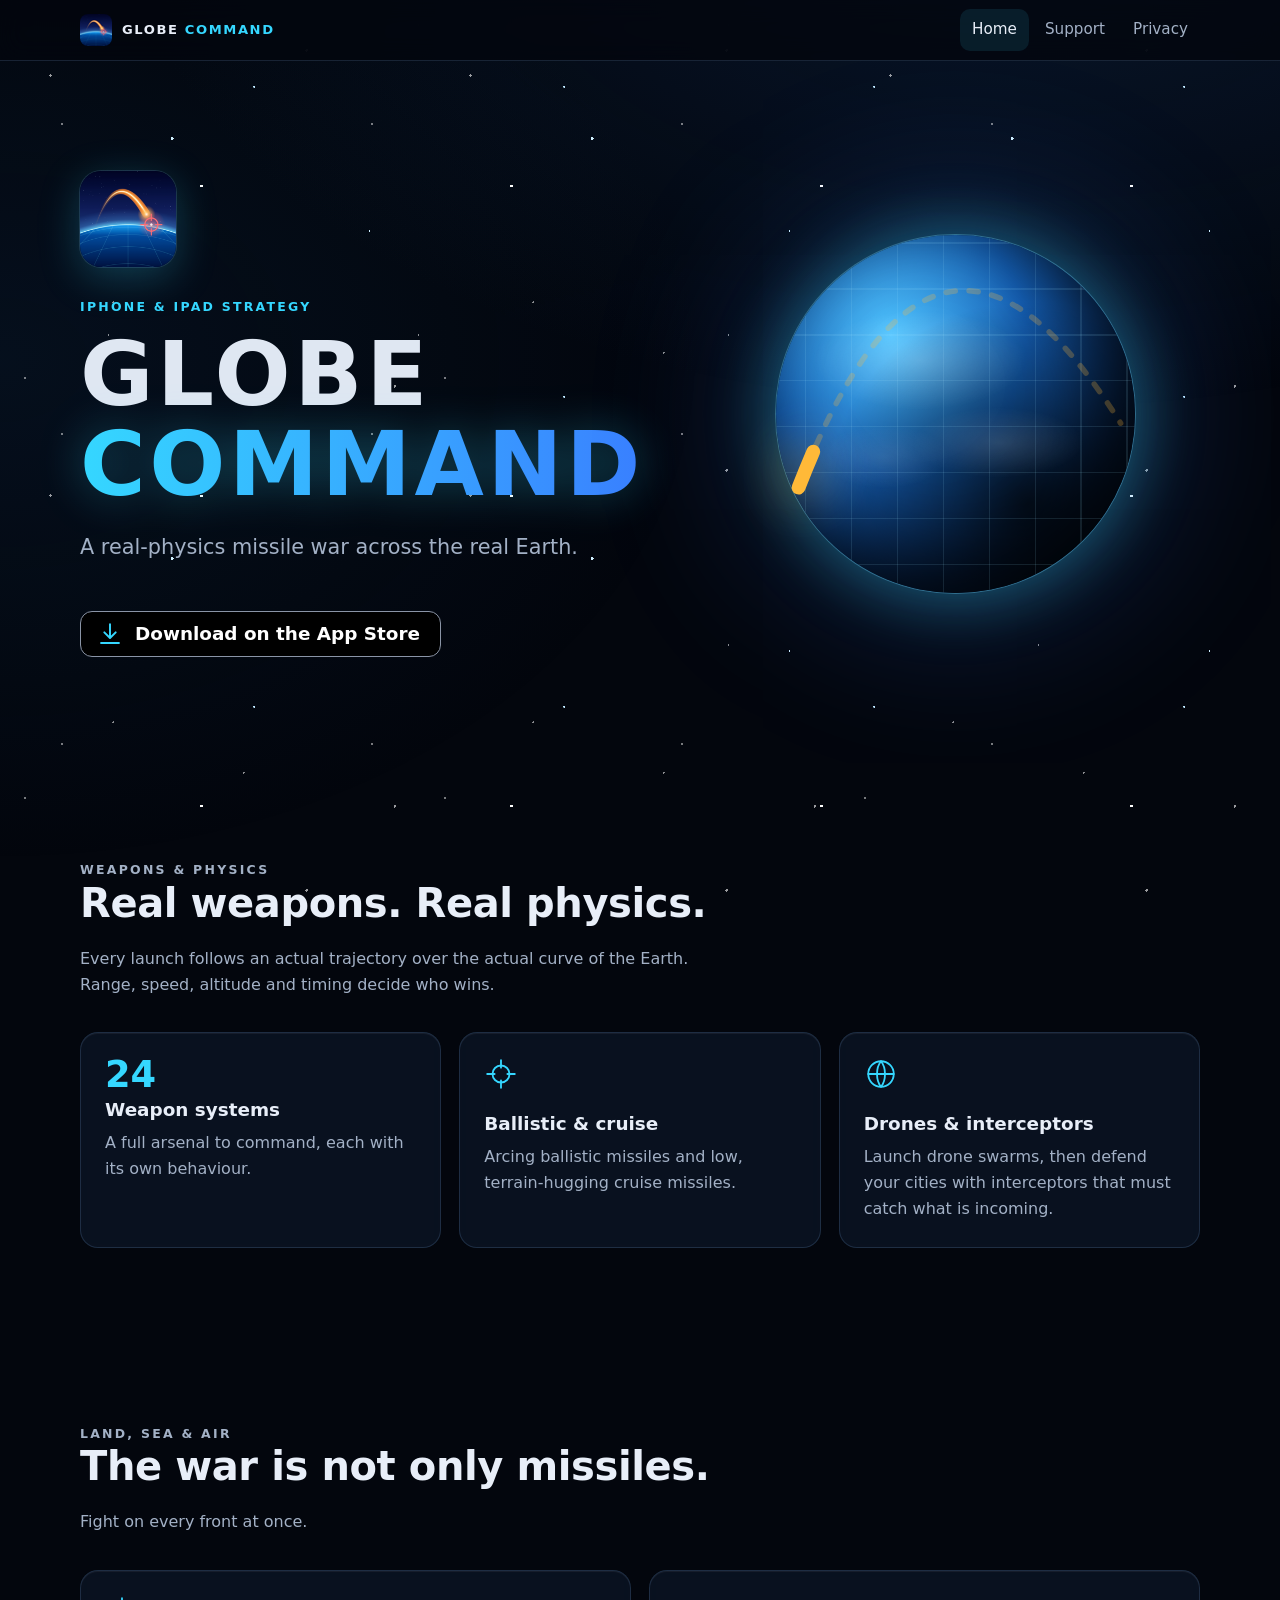
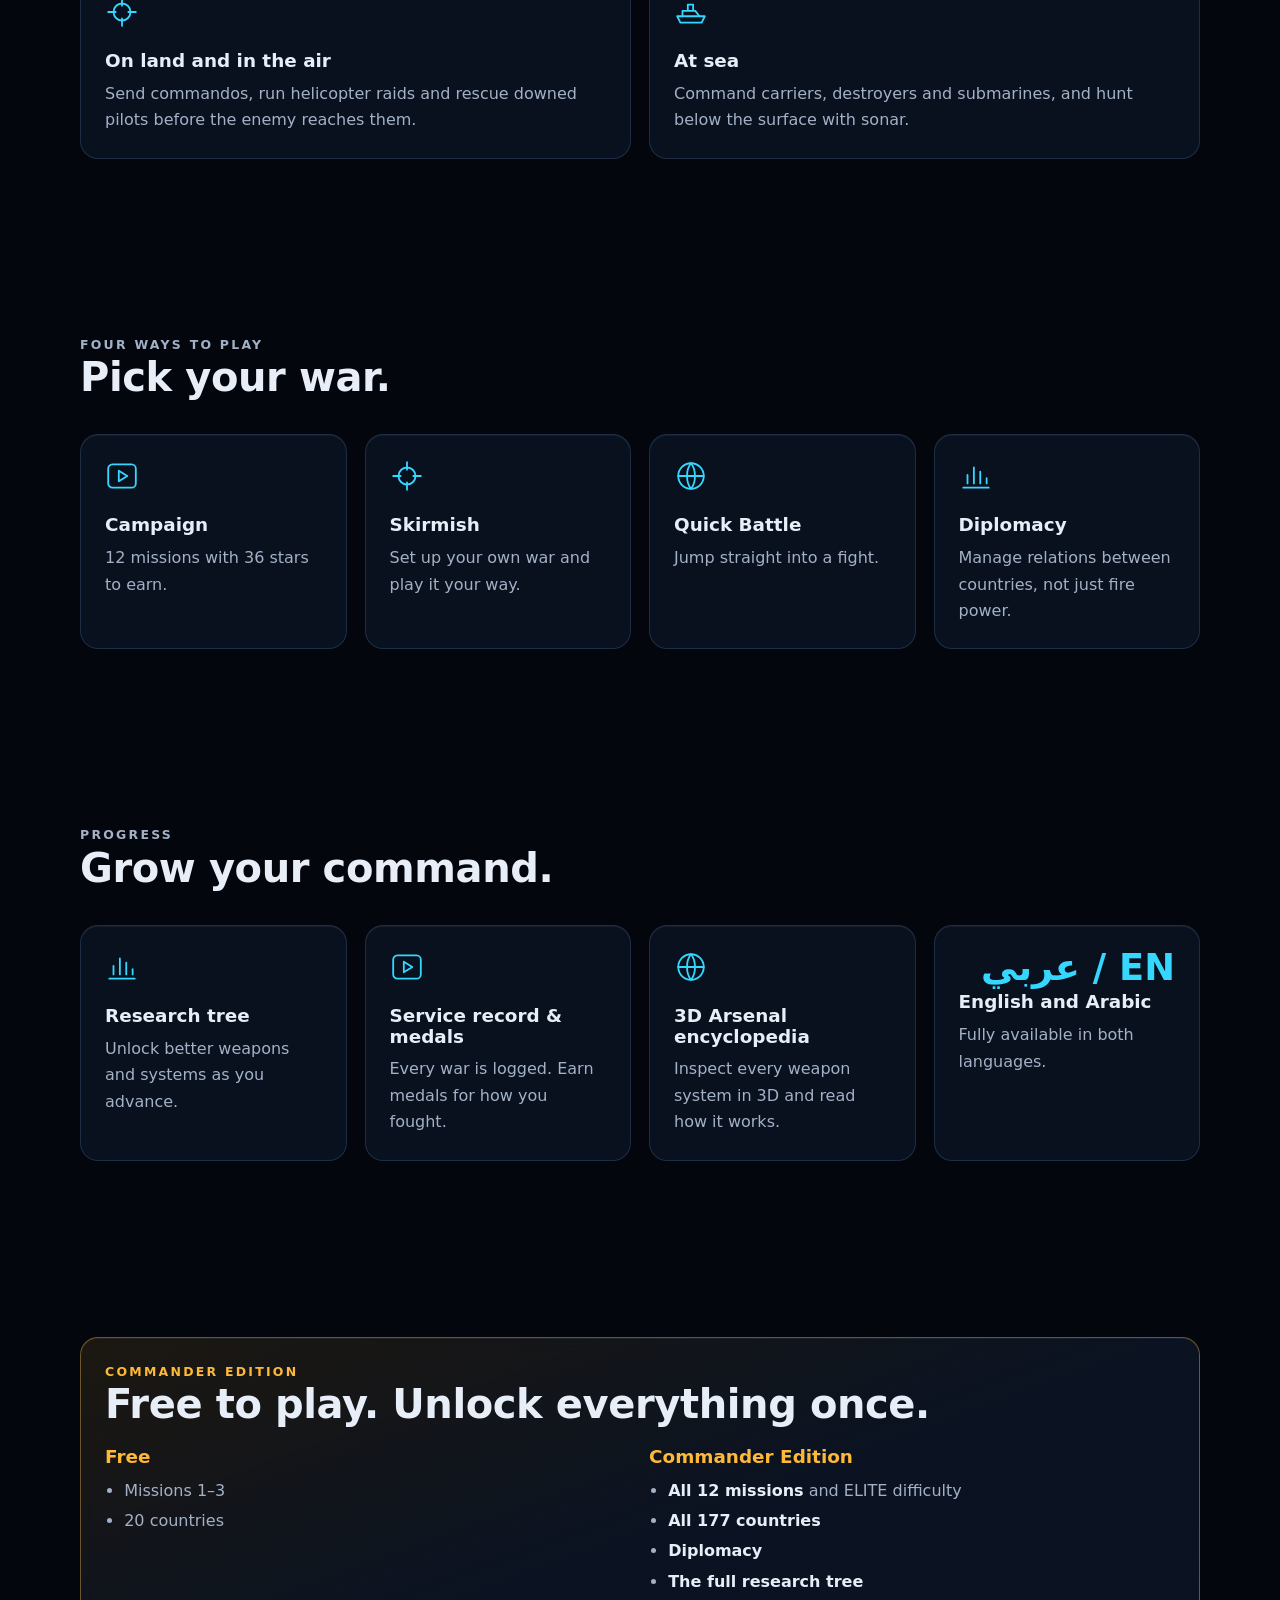
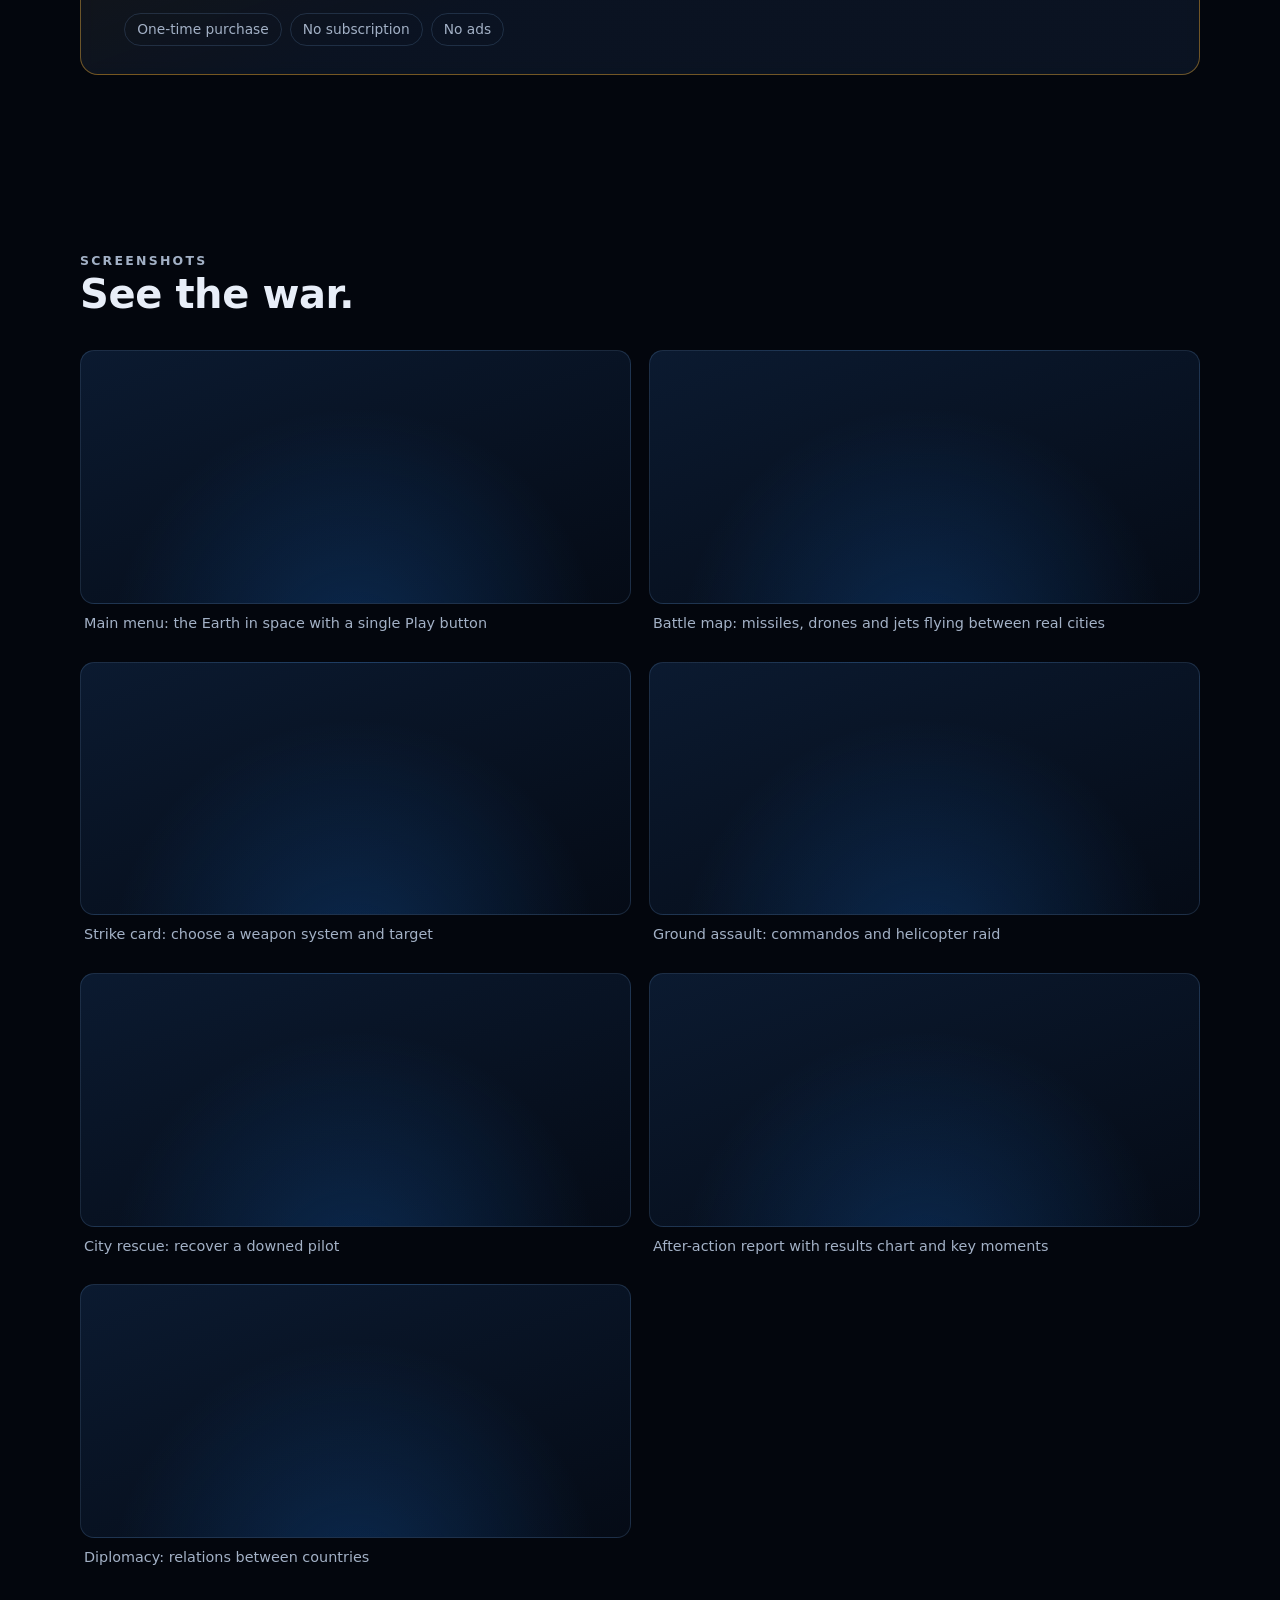
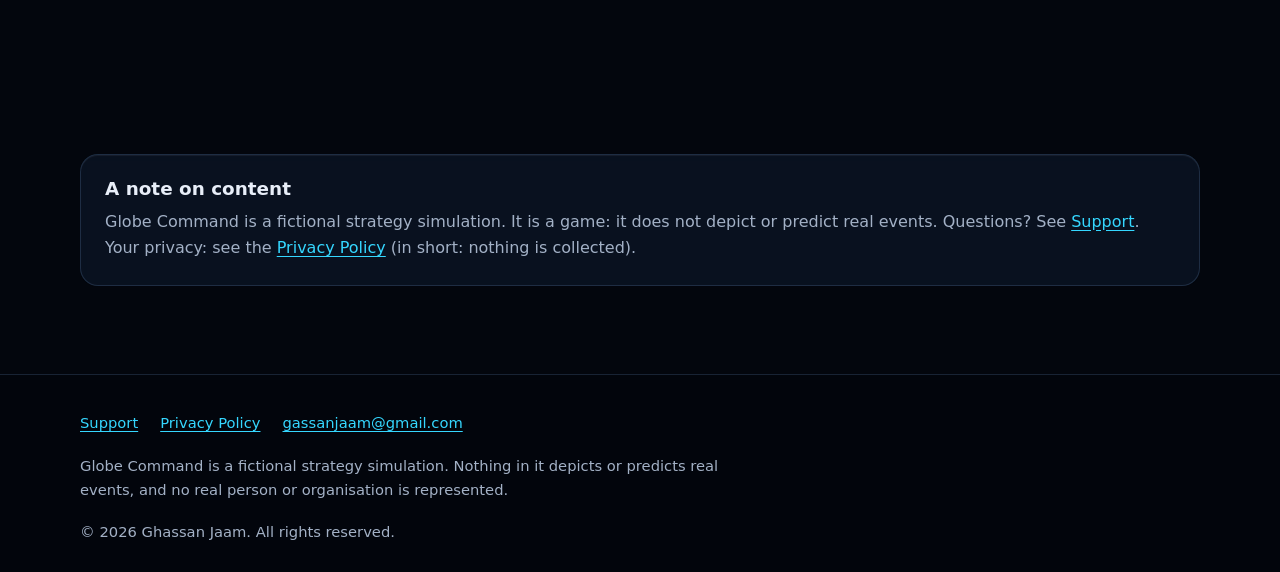
==== index.html @ 7bc4914f "Add Globe Command landing page, support and privacy policy pages Static HTML/CSS site for GitHub Pag" ====
<!doctype html>
<html lang="en">
<head>
<meta charset="utf-8">
<meta name="viewport" content="width=device-width,initial-scale=1">
<title>Globe Command: a real-physics missile war across the real Earth</title>
<meta name="description" content="Globe Command is an iPhone and iPad strategy game with 24 weapon systems, real physics and the real Earth. A fictional strategy simulation.">
<meta name="theme-color" content="#03060d">
<meta name="color-scheme" content="dark">
<link rel="icon" type="image/png" sizes="32x32" href="assets/favicon.png">
<link rel="apple-touch-icon" href="assets/apple-touch-icon.png">
<link rel="stylesheet" href="style.css">
<meta property="og:type" content="website">
<meta property="og:title" content="Globe Command">
<meta property="og:description" content="A real-physics missile war across the real Earth.">
<meta property="og:image" content="assets/og.png">
<meta name="twitter:card" content="summary_large_image">
<meta name="twitter:title" content="Globe Command">
<meta name="twitter:description" content="A real-physics missile war across the real Earth.">
<meta name="twitter:image" content="assets/og.png">
</head>
<body>
<a class="skip" href="#main">Skip to content</a>
<header class="site-h"><div class="wrap">
<a class="brand" href="index.html" aria-label="Globe Command home"><img src="assets/favicon.png" width="32" height="32" alt=""><span>GLOBE <b>COMMAND</b></span></a>
<nav aria-label="Main"><ul>
<li><a href="index.html" aria-current="page">Home</a></li>
<li><a href="support.html">Support</a></li>
<li><a href="privacy.html">Privacy</a></li>
</ul></nav>
</div></header>
<main id="main">
<section class="hero"><div class="wrap">
<div>
<img class="app-icon" src="assets/apple-touch-icon.png" width="96" height="96" alt="Globe Command app icon: a missile arc over the Earth with a red crosshair">
<p class="eyebrow">iPhone &amp; iPad strategy</p>
<h1 class="title"><span class="g">GLOBE</span><span class="c">COMMAND</span></h1>
<p class="lead">A real-physics missile war across the real Earth.</p>
<a class="badge" href="#"><svg viewBox="0 0 32 32" fill="none" stroke="#35d7ff" stroke-width="2.4" stroke-linecap="round" stroke-linejoin="round" aria-hidden="true"><path d="M16 4v16M9 14l7 7 7-7M5 27h22"/></svg><span>Download on the App Store</span></a>
</div>
<div class="planet-box" aria-hidden="true">
<div class="planet"></div>
<svg class="arc" viewBox="0 0 100 100"><path class="trail" d="M16 66Q46 -12 86 52"/><path pathLength="100" d="M16 66Q46 -12 86 52"/></svg>
</div>
</div></section>

<section id="weapons"><div class="wrap">
<div class="sec-h"><p class="eyebrow">Weapons &amp; physics</p><h2>Real weapons. Real physics.</h2><p>Every launch follows an actual trajectory over the actual curve of the Earth. Range, speed, altitude and timing decide who wins.</p></div>
<div class="grid">
<div class="card"><div class="stat">24</div><h3>Weapon systems</h3><p>A full arsenal to command, each with its own behaviour.</p></div>
<div class="card"><svg class="ic" viewBox="0 0 32 32" aria-hidden="true"><circle cx="16" cy="16" r="8"/><path d="M16 3v7M16 22v7M3 16h7M22 16h7"/></svg><h3>Ballistic &amp; cruise</h3><p>Arcing ballistic missiles and low, terrain-hugging cruise missiles.</p></div>
<div class="card"><svg class="ic" viewBox="0 0 32 32" aria-hidden="true"><circle cx="16" cy="16" r="12"/><path d="M4 16h24M16 4c-5 6-5 18 0 24M16 4c5 6 5 18 0 24"/></svg><h3>Drones &amp; interceptors</h3><p>Launch drone swarms, then defend your cities with interceptors that must catch what is incoming.</p></div>
</div></div></section>

<section id="war"><div class="wrap">
<div class="sec-h"><p class="eyebrow">Land, sea &amp; air</p><h2>The war is not only missiles.</h2><p>Fight on every front at once.</p></div>
<div class="split">
<div class="card"><svg class="ic" viewBox="0 0 32 32" aria-hidden="true"><circle cx="16" cy="16" r="8"/><path d="M16 3v7M16 22v7M3 16h7M22 16h7"/></svg><h3>On land and in the air</h3><p>Send commandos, run helicopter raids and rescue downed pilots before the enemy reaches them.</p></div>
<div class="card"><svg class="ic" viewBox="0 0 32 32" aria-hidden="true"><path d="M3 20l3 6h20l3-6z"/><path d="M8 20v-5h12l4 5M13 15V9h5v6"/></svg><h3>At sea</h3><p>Command carriers, destroyers and submarines, and hunt below the surface with sonar.</p></div>
</div></div></section>

<section id="modes"><div class="wrap">
<div class="sec-h"><p class="eyebrow">Four ways to play</p><h2>Pick your war.</h2></div>
<div class="grid">
<div class="card"><svg class="ic" viewBox="0 0 32 32" aria-hidden="true"><rect x="3" y="5" width="26" height="22" rx="4"/><path d="M13 11l8 5-8 5z"/></svg><h3>Campaign</h3><p>12 missions with 36 stars to earn.</p></div>
<div class="card"><svg class="ic" viewBox="0 0 32 32" aria-hidden="true"><circle cx="16" cy="16" r="8"/><path d="M16 3v7M16 22v7M3 16h7M22 16h7"/></svg><h3>Skirmish</h3><p>Set up your own war and play it your way.</p></div>
<div class="card"><svg class="ic" viewBox="0 0 32 32" aria-hidden="true"><circle cx="16" cy="16" r="12"/><path d="M4 16h24M16 4c-5 6-5 18 0 24M16 4c5 6 5 18 0 24"/></svg><h3>Quick Battle</h3><p>Jump straight into a fight.</p></div>
<div class="card"><svg class="ic" viewBox="0 0 32 32" aria-hidden="true"><path d="M4 27h24M8 23v-8M14 23V8M20 23v-11M26 23v-5"/></svg><h3>Diplomacy</h3><p>Manage relations between countries, not just fire power.</p></div>
</div></div></section>

<section id="progress"><div class="wrap">
<div class="sec-h"><p class="eyebrow">Progress</p><h2>Grow your command.</h2></div>
<div class="grid">
<div class="card"><svg class="ic" viewBox="0 0 32 32" aria-hidden="true"><path d="M4 27h24M8 23v-8M14 23V8M20 23v-11M26 23v-5"/></svg><h3>Research tree</h3><p>Unlock better weapons and systems as you advance.</p></div>
<div class="card"><svg class="ic" viewBox="0 0 32 32" aria-hidden="true"><rect x="3" y="5" width="26" height="22" rx="4"/><path d="M13 11l8 5-8 5z"/></svg><h3>Service record &amp; medals</h3><p>Every war is logged. Earn medals for how you fought.</p></div>
<div class="card"><svg class="ic" viewBox="0 0 32 32" aria-hidden="true"><circle cx="16" cy="16" r="12"/><path d="M4 16h24M16 4c-5 6-5 18 0 24M16 4c5 6 5 18 0 24"/></svg><h3>3D Arsenal encyclopedia</h3><p>Inspect every weapon system in 3D and read how it works.</p></div>
<div class="card"><div class="stat" lang="ar" dir="rtl">EN / <span>&#1593;&#1585;&#1576;&#1610;</span></div><h3>English and Arabic</h3><p>Fully available in both languages.</p></div>
</div></div></section>

<section id="edition"><div class="wrap">
<div class="card cmdr">
<p class="eyebrow">Commander Edition</p>
<h2>Free to play. Unlock everything once.</h2>
<div class="split">
<div><h3>Free</h3><ul><li>Missions 1&ndash;3</li><li>20 countries</li></ul></div>
<div><h3>Commander Edition</h3><ul><li><strong>All 12 missions</strong> and ELITE difficulty</li><li><strong>All 177 countries</strong></li><li><strong>Diplomacy</strong></li><li><strong>The full research tree</strong></li></ul></div>
</div>
<ul class="chips"><li>One-time purchase</li><li>No subscription</li><li>No ads</li></ul>
</div></div></section>

<section id="gallery"><div class="wrap">
<div class="sec-h"><p class="eyebrow">Screenshots</p><h2>See the war.</h2></div>
<div class="shots">
<figure><div class="box"><img src="assets/shots/01-main-menu.png" width="2868" height="1320" loading="lazy" alt="Globe Command screenshot. Main menu: the Earth in space with a single Play button"></div><figcaption>Main menu: the Earth in space with a single Play button</figcaption></figure>
<figure><div class="box"><img src="assets/shots/02-battle-map.png" width="2868" height="1320" loading="lazy" alt="Globe Command screenshot. Battle map: missiles, drones and jets flying between real cities"></div><figcaption>Battle map: missiles, drones and jets flying between real cities</figcaption></figure>
<figure><div class="box"><img src="assets/shots/03-strike-card.png" width="2868" height="1320" loading="lazy" alt="Globe Command screenshot. Strike card: choose a weapon system and target"></div><figcaption>Strike card: choose a weapon system and target</figcaption></figure>
<figure><div class="box"><img src="assets/shots/04-ground-assault.png" width="2868" height="1320" loading="lazy" alt="Globe Command screenshot. Ground assault: commandos and helicopter raid"></div><figcaption>Ground assault: commandos and helicopter raid</figcaption></figure>
<figure><div class="box"><img src="assets/shots/05-city-rescue.png" width="2868" height="1320" loading="lazy" alt="Globe Command screenshot. City rescue: recover a downed pilot"></div><figcaption>City rescue: recover a downed pilot</figcaption></figure>
<figure><div class="box"><img src="assets/shots/06-after-action.png" width="2868" height="1320" loading="lazy" alt="Globe Command screenshot. After-action report with results chart and key moments"></div><figcaption>After-action report with results chart and key moments</figcaption></figure>
<figure><div class="box"><img src="assets/shots/07-diplomacy.png" width="2868" height="1320" loading="lazy" alt="Globe Command screenshot. Diplomacy: relations between countries"></div><figcaption>Diplomacy: relations between countries</figcaption></figure>
</div></div></section>

<section><div class="wrap"><div class="card">
<h3>A note on content</h3>
<p>Globe Command is a fictional strategy simulation. It is a game: it does not depict or predict real events. Questions? See <a href="support.html">Support</a>. Your privacy: see the <a href="privacy.html">Privacy Policy</a> (in short: nothing is collected).</p>
</div></div></section>
</main>
<footer class="site-f"><div class="wrap">
<ul>
<li><a href="support.html">Support</a></li>
<li><a href="privacy.html">Privacy Policy</a></li>
<li><a href="mailto:gassanjaam@gmail.com">gassanjaam@gmail.com</a></li>
</ul>
<p>Globe Command is a fictional strategy simulation. Nothing in it depicts or predicts real events, and no real person or organisation is represented.</p>
<p>&copy; 2026 Ghassan Jaam. All rights reserved.</p>
</div></footer>
<script>document.querySelectorAll('.shots img').forEach(function(i){function m(){i.classList.add('miss')}i.addEventListener('error',m);if(i.complete&&!i.naturalWidth)m()})</script>
</body>
</html>
---- style.css ----
:root{
  --bg:#03060d;--bg2:#08111f;--ink:#e8eef8;--mute:#a3b1c6;--cyan:#35d7ff;--blue:#3a7bff;--amber:#ffb938;
  --line:rgba(140,190,255,.16);--glass:rgba(16,28,48,.55);--r:18px;
  --font:system-ui,-apple-system,"Segoe UI",Roboto,"Helvetica Neue",Arial,"Noto Sans","Noto Sans Arabic",sans-serif;
  color-scheme:dark;
}
*{box-sizing:border-box}
html{scroll-behavior:smooth;-webkit-text-size-adjust:100%}
body{margin:0;background:var(--bg);color:var(--ink);font:16px/1.65 var(--font);min-height:100vh;display:flex;flex-direction:column;overflow-x:hidden}
/* starfield: layered radial dots, two drifting layers */
body::before,body::after{content:"";position:fixed;inset:0;z-index:-1;pointer-events:none}
body::before{background:
  radial-gradient(1.2px 1.2px at 12% 18%,#fff9 98%,#0000),radial-gradient(1px 1px at 27% 72%,#fff8 98%,#0000),
  radial-gradient(1.4px 1.4px at 41% 33%,#cfefff 98%,#0000),radial-gradient(1px 1px at 58% 84%,#fff8 98%,#0000),
  radial-gradient(1.3px 1.3px at 73% 12%,#fff9 98%,#0000),radial-gradient(1px 1px at 88% 55%,#cfefff 98%,#0000),
  radial-gradient(1px 1px at 6% 90%,#fff7 98%,#0000),radial-gradient(1.2px 1.2px at 94% 92%,#fff9 98%,#0000),
  radial-gradient(900px 500px at 80% -10%,#10305a66,#0000),radial-gradient(700px 500px at 0% 40%,#0b2a4a44,#0000);
  background-size:420px 420px,420px 420px,420px 420px,420px 420px,420px 420px,420px 420px,420px 420px,420px 420px,100% 100%,100% 100%}
body::after{background:
  radial-gradient(1px 1px at 20% 40%,#fff7 98%,#0000),radial-gradient(1.5px 1.5px at 65% 60%,#fff 98%,#0000),
  radial-gradient(1px 1px at 82% 28%,#bfe8ff 98%,#0000),radial-gradient(1px 1px at 35% 8%,#fff8 98%,#0000);
  background-size:310px 310px;animation:twinkle 6s ease-in-out infinite alternate}
@keyframes twinkle{from{opacity:.35}to{opacity:1}}

a{color:var(--cyan);text-underline-offset:3px}
a:hover{color:#8be9ff}
:focus-visible{outline:3px solid var(--amber);outline-offset:3px;border-radius:6px}
.skip{position:absolute;left:12px;top:-60px;background:var(--cyan);color:#001018;padding:10px 16px;border-radius:10px;font-weight:700;z-index:100;text-decoration:none}
.skip:focus{top:12px}
.wrap{width:min(1120px,100% - 32px);margin-inline:auto}

/* header / footer */
.site-h{position:sticky;top:0;z-index:50;background:rgba(3,6,13,.78);backdrop-filter:blur(12px);-webkit-backdrop-filter:blur(12px);border-bottom:1px solid var(--line)}
.site-h .wrap{display:flex;align-items:center;justify-content:space-between;gap:12px;min-height:60px;flex-wrap:wrap}
.brand{display:flex;align-items:center;gap:10px;color:var(--ink);text-decoration:none;font-weight:800;letter-spacing:.12em;font-size:.82rem}
.brand img{border-radius:8px}
.brand b{color:var(--cyan);font-weight:800}
nav ul{display:flex;gap:4px;list-style:none;margin:0;padding:0}
nav a{display:block;padding:8px 12px;border-radius:10px;color:var(--mute);text-decoration:none;font-size:.95rem}
nav a:hover,nav a[aria-current=page]{color:var(--ink);background:rgba(53,215,255,.1)}
.site-f{margin-top:auto;border-top:1px solid var(--line);background:rgba(3,6,13,.7);padding:36px 0 28px;color:var(--mute);font-size:.92rem}
.site-f .wrap{display:grid;gap:18px}
.site-f ul{display:flex;gap:8px 22px;flex-wrap:wrap;list-style:none;margin:0;padding:0}
.site-f p{margin:0;max-width:70ch}

/* type */
h1,h2,h3{line-height:1.12;margin:0 0 .5em}
h2{font-size:clamp(1.7rem,4vw,2.5rem);letter-spacing:-.01em}
h3{font-size:1.15rem}
.eyebrow{color:var(--cyan);font-weight:700;letter-spacing:.18em;font-size:.78rem;text-transform:uppercase;margin:0 0 12px}
.lead{color:var(--mute);font-size:clamp(1.05rem,2.2vw,1.3rem);max-width:56ch}
.title{font-size:clamp(2.6rem,9vw,5.6rem);font-weight:900;letter-spacing:.04em;line-height:1;margin:0 0 18px}
.title span{display:block}
.title .g{color:#dfe7f2}
.title .c{background:linear-gradient(90deg,var(--cyan),var(--blue));-webkit-background-clip:text;background-clip:text;color:transparent;filter:drop-shadow(0 0 22px rgba(53,215,255,.35))}

/* hero */
.hero{position:relative;padding:clamp(48px,9vw,110px) 0 clamp(60px,9vw,120px)}
.hero .wrap{display:grid;grid-template-columns:1.1fr .9fr;gap:32px;align-items:center}
.hero .app-icon{border-radius:22%;box-shadow:0 0 0 1px var(--line),0 10px 40px rgba(53,215,255,.25);margin-bottom:22px}
.badge{display:inline-flex;align-items:center;gap:12px;background:#000;color:#fff;border:1px solid #8a94a6;border-radius:12px;padding:9px 20px 9px 16px;text-decoration:none;margin-top:26px;transition:transform .2s,border-color .2s,box-shadow .2s}
.badge:hover{color:#fff;transform:translateY(-2px);border-color:var(--cyan);box-shadow:0 8px 28px rgba(53,215,255,.25)}
.badge svg{width:26px;height:26px;flex:none}
.badge span{font-size:1.15rem;font-weight:700;line-height:1.1;display:block}
.planet-box{display:grid;place-items:center;aspect-ratio:1;max-width:460px;width:100%;margin-inline:auto;position:relative}
.planet{width:78%;aspect-ratio:1;border-radius:50%;position:relative;overflow:hidden;
  background:
    radial-gradient(circle at 70% 75%,#000b 0,#0000 55%),
    radial-gradient(circle at 32% 28%,#4fc4ff 0,#1561b8 38%,#082a5c 70%,#030d22 100%);
  box-shadow:0 0 0 1px #6fd6ff55,0 0 60px 8px rgba(53,215,255,.35),0 0 160px 40px rgba(58,123,255,.2),inset -30px -30px 80px #000c;
  animation:float 9s ease-in-out infinite alternate}
.planet::before{content:"";position:absolute;inset:0;border-radius:50%;
  background:
    repeating-linear-gradient(0deg,#9fe6ff1f 0 1px,#0000 1px 34px),
    repeating-linear-gradient(90deg,#9fe6ff1f 0 1px,#0000 1px 34px);
  mask:radial-gradient(circle,#000 55%,#0000 72%);-webkit-mask:radial-gradient(circle,#000 55%,#0000 72%);
  transform:scale(1.35);animation:spin 40s linear infinite}
.planet::after{content:"";position:absolute;inset:0;border-radius:50%;
  background:radial-gradient(ellipse 30% 14% at 40% 35%,#ffffff30,#0000),radial-gradient(ellipse 24% 10% at 62% 58%,#ffffff22,#0000),radial-gradient(ellipse 18% 9% at 30% 62%,#ffffff1c,#0000);
  animation:clouds 60s linear infinite}
.arc{position:absolute;inset:0;width:100%;height:100%;overflow:visible;pointer-events:none}
.arc path{fill:none;stroke:var(--amber);stroke-width:3;stroke-linecap:round;stroke-dasharray:8 200;filter:drop-shadow(0 0 6px var(--amber));animation:fly 4.5s ease-in infinite}
.arc .trail{stroke:#ffb93840;stroke-width:1.2;stroke-dasharray:2 3;animation:none;filter:none}
@keyframes fly{from{stroke-dashoffset:8}to{stroke-dashoffset:-100}}
@keyframes float{to{transform:translateY(-10px)}}
@keyframes spin{to{transform:scale(1.35) rotate(360deg)}}
@keyframes clouds{to{transform:rotate(360deg)}}

/* sections */
section{padding:clamp(48px,7vw,88px) 0}
.sec-h{max-width:62ch;margin-bottom:34px}
.sec-h p{color:var(--mute);margin:0}
.grid{display:grid;gap:18px;grid-template-columns:repeat(auto-fit,minmax(min(100%,250px),1fr))}
.card{background:var(--glass);border:1px solid var(--line);border-radius:var(--r);padding:24px;backdrop-filter:blur(8px);-webkit-backdrop-filter:blur(8px);box-shadow:inset 0 1px 0 rgba(255,255,255,.05)}
.card p{margin:0;color:var(--mute)}
.card svg.ic{width:34px;height:34px;stroke:var(--cyan);fill:none;stroke-width:1.7;stroke-linecap:round;stroke-linejoin:round;margin-bottom:14px}
.stat{font-size:2.3rem;font-weight:900;color:var(--cyan);line-height:1;margin-bottom:6px}
.split{display:grid;gap:18px;grid-template-columns:repeat(auto-fit,minmax(min(100%,320px),1fr))}
.chips{display:flex;flex-wrap:wrap;gap:8px;list-style:none;padding:0;margin:14px 0 0}
.chips li{border:1px solid var(--line);border-radius:99px;padding:4px 12px;font-size:.86rem;color:var(--mute)}

/* commander edition */
.cmdr{border-color:rgba(255,185,56,.4);background:linear-gradient(160deg,rgba(255,185,56,.1),rgba(16,28,48,.6) 55%)}
.cmdr h3,.cmdr .eyebrow{color:var(--amber)}
.cmdr ul{margin:10px 0 0;padding-left:1.2em;color:var(--mute)}
.cmdr li{margin:4px 0}
.cmdr strong{color:var(--ink)}

/* gallery */
.shots{display:grid;gap:18px;grid-template-columns:repeat(auto-fit,minmax(min(100%,420px),1fr))}
.shots figure{margin:0}
.shots .box{aspect-ratio:2868/1320;border-radius:14px;border:1px solid var(--line);overflow:hidden;
  background:radial-gradient(circle at 50% 120%,#1561b855,#0000 60%),linear-gradient(160deg,#0b1a30,#050b16)}
.shots img{display:block;width:100%;height:100%;object-fit:cover;color:transparent}
.shots img.miss{visibility:hidden}
.shots figcaption{color:var(--mute);font-size:.9rem;padding:8px 4px}

/* prose pages */
.page{padding:clamp(36px,6vw,72px) 0}
.prose{max-width:760px}
.prose h1{font-size:clamp(2rem,5vw,3.2rem);margin-bottom:.3em}
.prose h2{font-size:1.5rem;margin-top:2em}
.prose p,.prose li{color:#c9d4e6}
.prose .meta{color:var(--mute)}
.summary{background:linear-gradient(160deg,rgba(53,215,255,.12),rgba(16,28,48,.55));border:1px solid rgba(53,215,255,.4);border-radius:var(--r);padding:20px 24px;margin:24px 0}
.summary strong{font-size:1.25rem;color:var(--cyan);display:block;margin-bottom:6px}
.summary p{margin:0}
details{background:var(--glass);border:1px solid var(--line);border-radius:14px;margin:10px 0}
summary{cursor:pointer;padding:16px 20px;font-weight:700;list-style:none;display:flex;justify-content:space-between;gap:12px;border-radius:14px}
summary::-webkit-details-marker{display:none}
summary::after{content:"+";color:var(--cyan);font-size:1.4rem;line-height:1}
details[open] summary::after{content:"\2212"}
details>div{padding:0 20px 16px}
details p{margin:0 0 .6em}
.btn{display:inline-block;background:linear-gradient(90deg,var(--cyan),var(--blue));color:#001018;font-weight:800;padding:12px 22px;border-radius:12px;text-decoration:none}
.btn:hover{color:#001018;filter:brightness(1.1)}
.note{color:var(--mute);font-size:.9rem}

@media(max-width:820px){
  .hero .wrap{grid-template-columns:1fr}
  .planet-box{max-width:300px}
}
@media(max-width:420px){
  .brand span{display:none}
  nav a{padding:8px 10px}
}
@media(prefers-reduced-motion:reduce){
  *,*::before,*::after{animation:none!important;transition:none!important;scroll-behavior:auto!important}
}
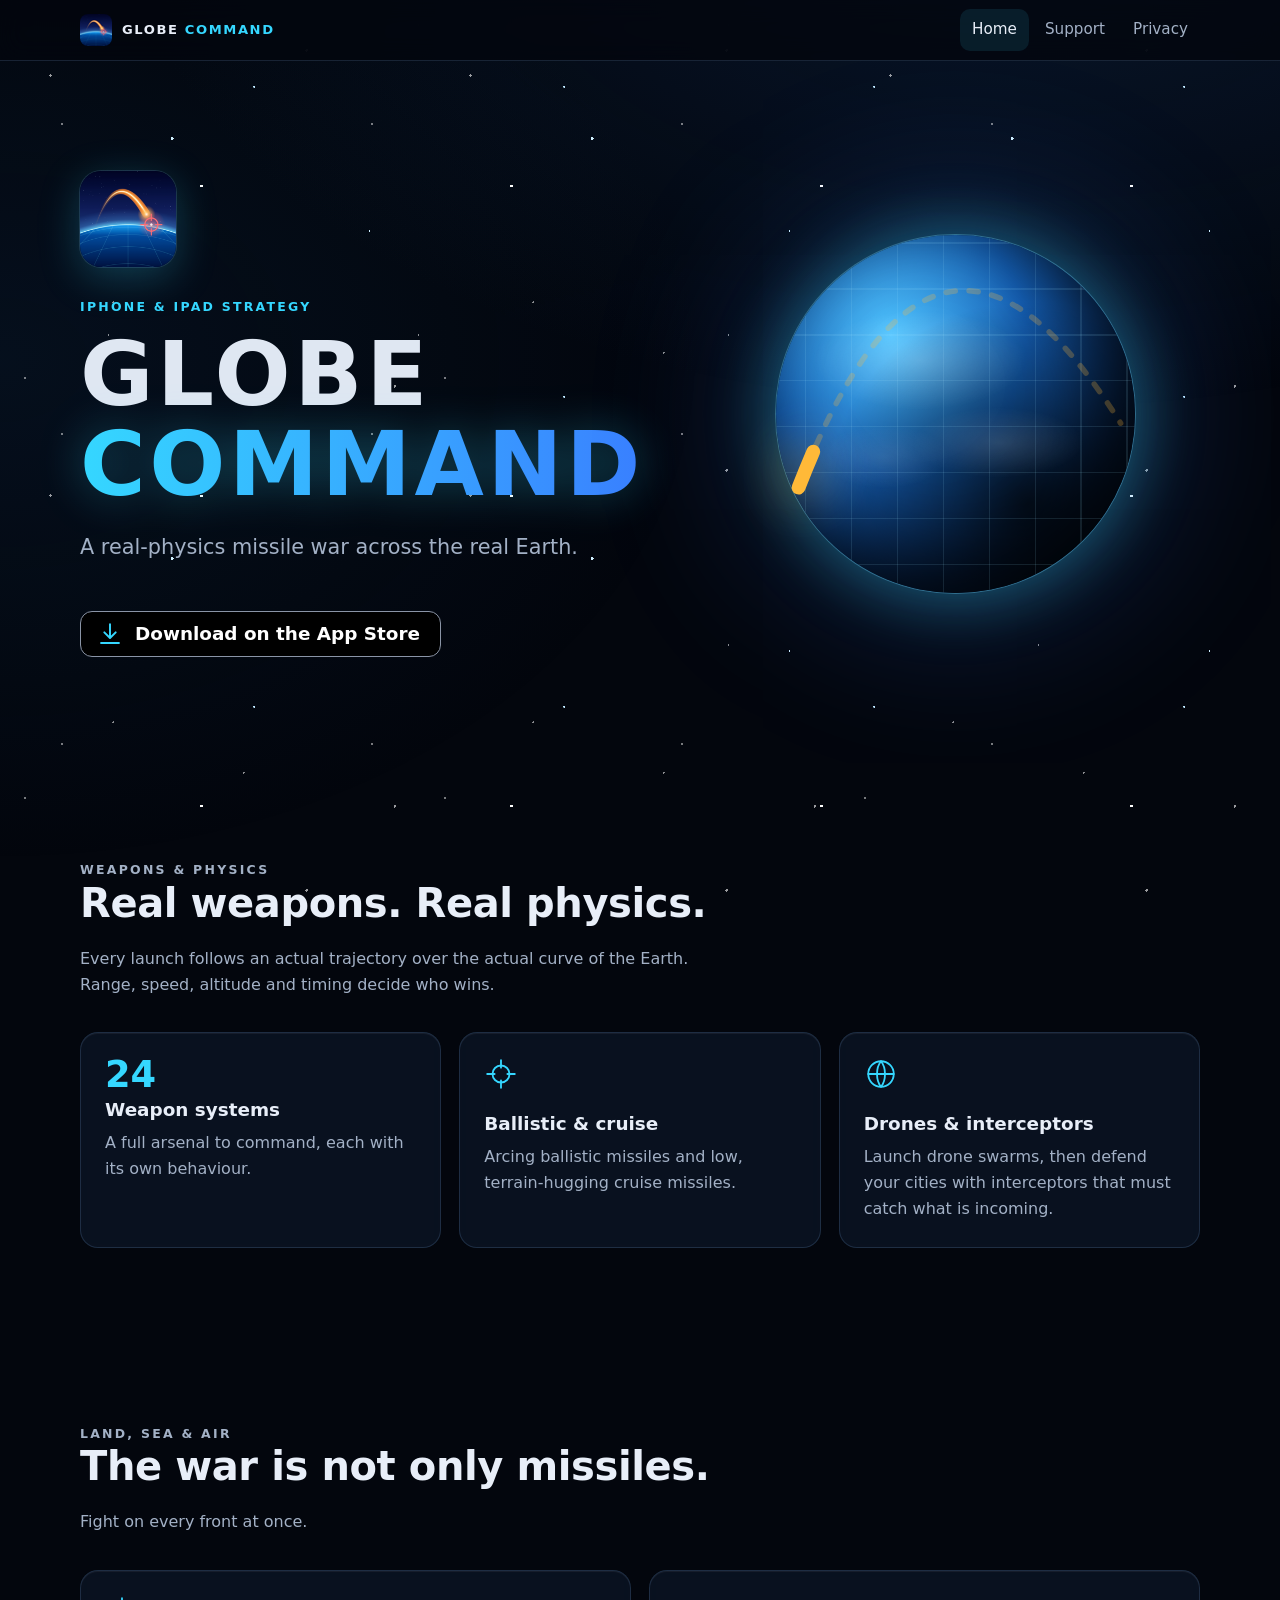
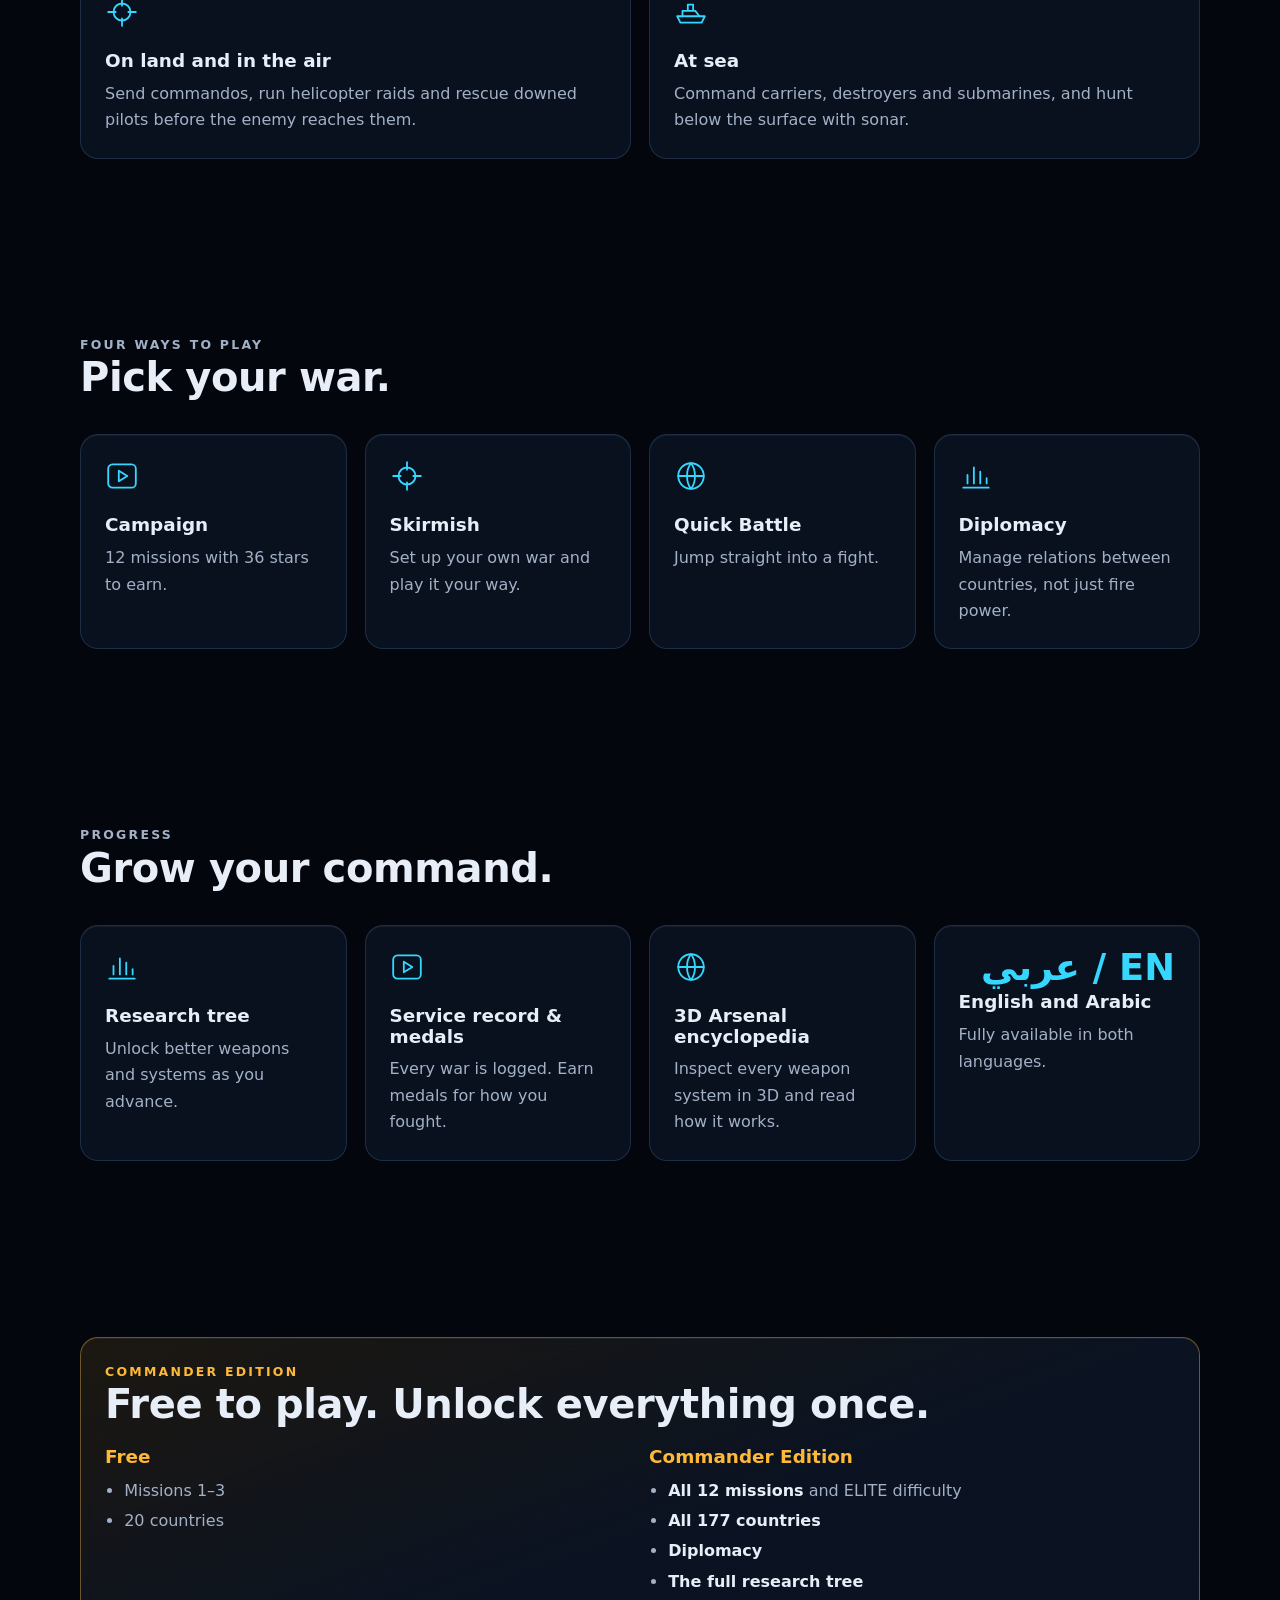
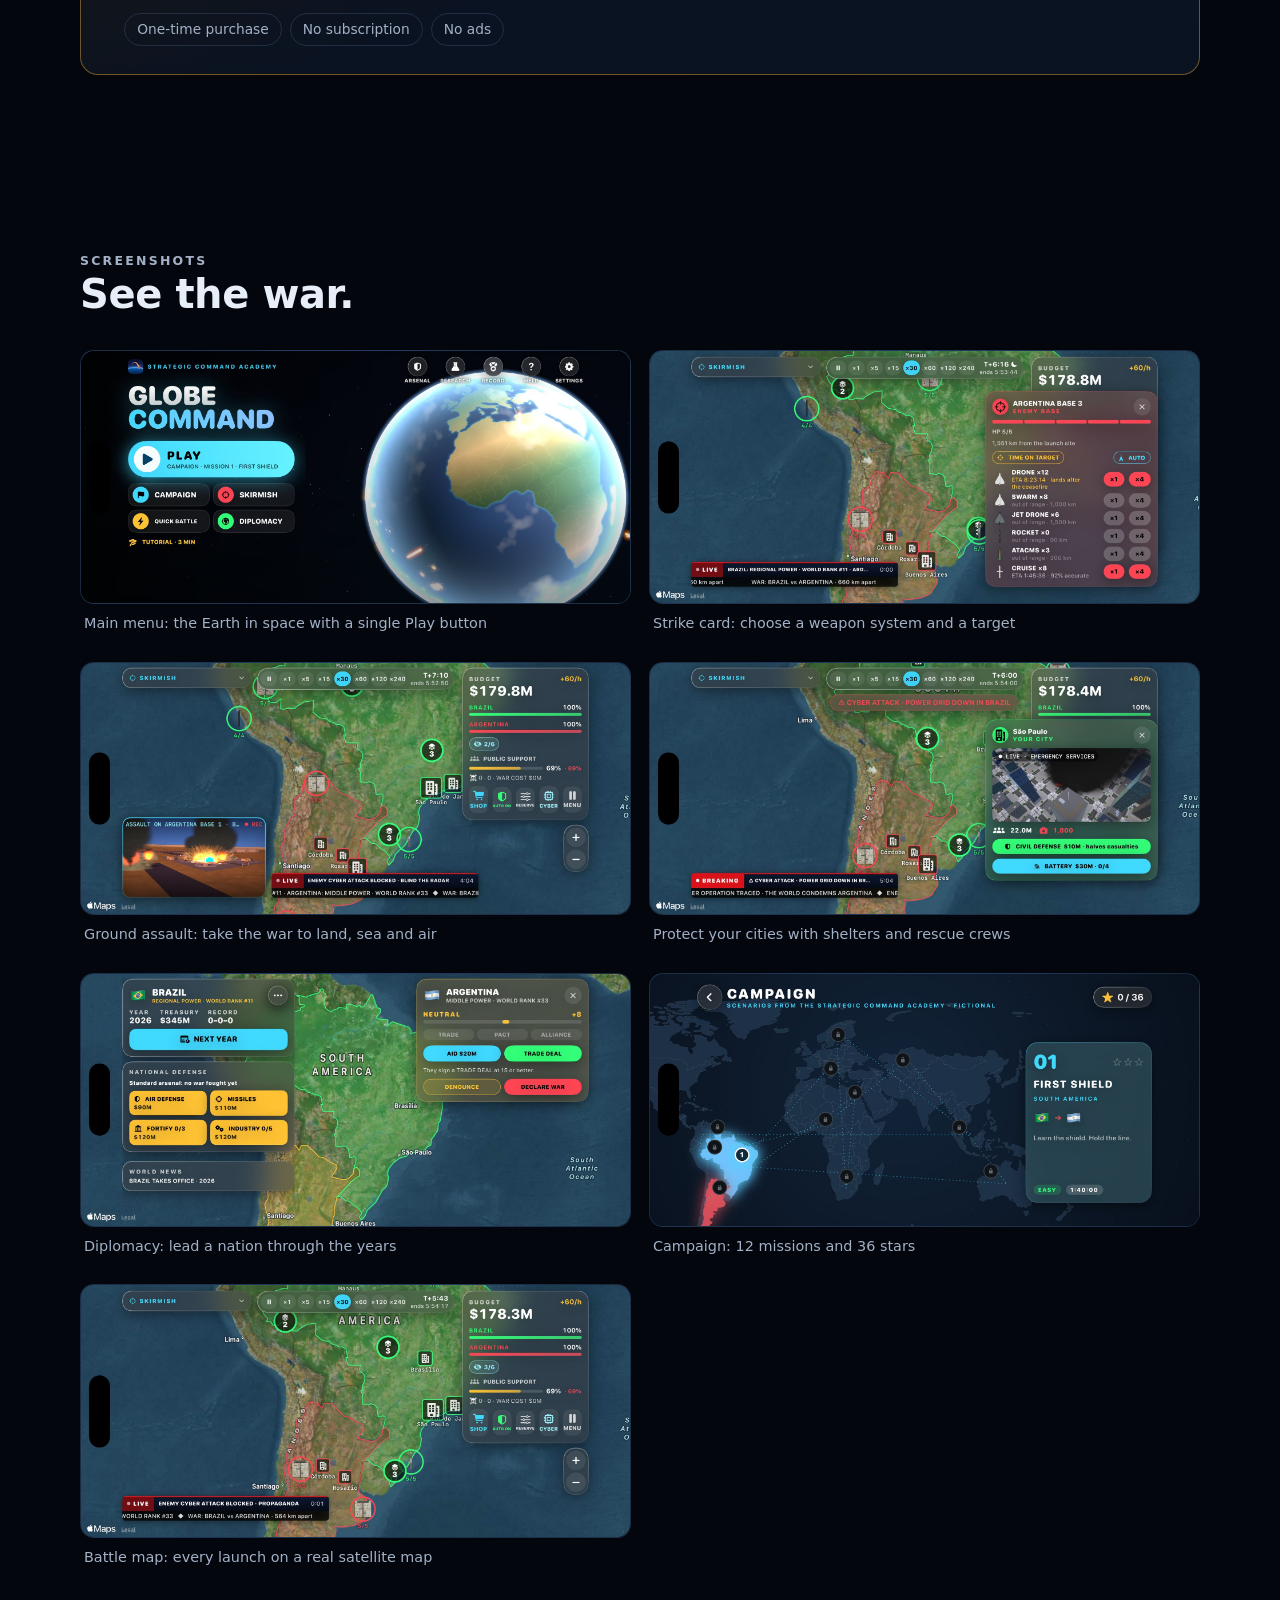
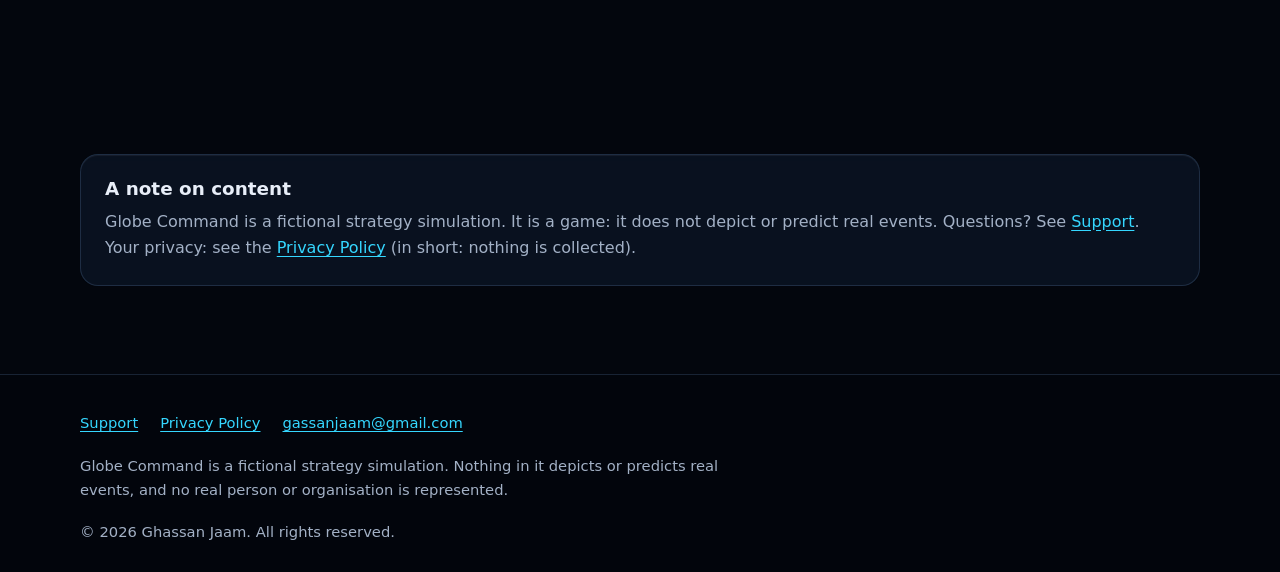
==== commit ad702dea: "Add real screenshots and social image, absolute og:image URL Co-Authored-By: Claude Sonnet 5.5 <nore" ====
--- a/index.html
+++ b/index.html
@@ -13,11 +13,11 @@
 <meta property="og:type" content="website">
 <meta property="og:title" content="Globe Command">
 <meta property="og:description" content="A real-physics missile war across the real Earth.">
-<meta property="og:image" content="assets/og.png">
+<meta property="og:image" content="https://ghassanjaa.github.io/Globe-Command-landing-page/assets/og.jpg">
 <meta name="twitter:card" content="summary_large_image">
 <meta name="twitter:title" content="Globe Command">
 <meta name="twitter:description" content="A real-physics missile war across the real Earth.">
-<meta name="twitter:image" content="assets/og.png">
+<meta name="twitter:image" content="https://ghassanjaa.github.io/Globe-Command-landing-page/assets/og.jpg">
 </head>
 <body>
 <a class="skip" href="#main">Skip to content</a>
@@ -91,13 +91,13 @@
 <section id="gallery"><div class="wrap">
 <div class="sec-h"><p class="eyebrow">Screenshots</p><h2>See the war.</h2></div>
 <div class="shots">
-<figure><div class="box"><img src="assets/shots/01-main-menu.png" width="2868" height="1320" loading="lazy" alt="Globe Command screenshot. Main menu: the Earth in space with a single Play button"></div><figcaption>Main menu: the Earth in space with a single Play button</figcaption></figure>
-<figure><div class="box"><img src="assets/shots/02-battle-map.png" width="2868" height="1320" loading="lazy" alt="Globe Command screenshot. Battle map: missiles, drones and jets flying between real cities"></div><figcaption>Battle map: missiles, drones and jets flying between real cities</figcaption></figure>
-<figure><div class="box"><img src="assets/shots/03-strike-card.png" width="2868" height="1320" loading="lazy" alt="Globe Command screenshot. Strike card: choose a weapon system and target"></div><figcaption>Strike card: choose a weapon system and target</figcaption></figure>
-<figure><div class="box"><img src="assets/shots/04-ground-assault.png" width="2868" height="1320" loading="lazy" alt="Globe Command screenshot. Ground assault: commandos and helicopter raid"></div><figcaption>Ground assault: commandos and helicopter raid</figcaption></figure>
-<figure><div class="box"><img src="assets/shots/05-city-rescue.png" width="2868" height="1320" loading="lazy" alt="Globe Command screenshot. City rescue: recover a downed pilot"></div><figcaption>City rescue: recover a downed pilot</figcaption></figure>
-<figure><div class="box"><img src="assets/shots/06-after-action.png" width="2868" height="1320" loading="lazy" alt="Globe Command screenshot. After-action report with results chart and key moments"></div><figcaption>After-action report with results chart and key moments</figcaption></figure>
-<figure><div class="box"><img src="assets/shots/07-diplomacy.png" width="2868" height="1320" loading="lazy" alt="Globe Command screenshot. Diplomacy: relations between countries"></div><figcaption>Diplomacy: relations between countries</figcaption></figure>
+<figure><div class="box"><img src="assets/shots/01-main-menu.jpg" width="1920" height="884" loading="lazy" alt="Globe Command screenshot. Main menu: the Earth in space with a single Play button"></div><figcaption>Main menu: the Earth in space with a single Play button</figcaption></figure>
+<figure><div class="box"><img src="assets/shots/02-strike-card.jpg" width="1920" height="884" loading="lazy" alt="Globe Command screenshot. Strike card: choose a weapon system and a target"></div><figcaption>Strike card: choose a weapon system and a target</figcaption></figure>
+<figure><div class="box"><img src="assets/shots/03-ground-assault.jpg" width="1920" height="884" loading="lazy" alt="Globe Command screenshot. Ground assault: take the war to land, sea and air"></div><figcaption>Ground assault: take the war to land, sea and air</figcaption></figure>
+<figure><div class="box"><img src="assets/shots/04-city-rescue.jpg" width="1920" height="884" loading="lazy" alt="Globe Command screenshot. Protect your cities with shelters and rescue crews"></div><figcaption>Protect your cities with shelters and rescue crews</figcaption></figure>
+<figure><div class="box"><img src="assets/shots/05-diplomacy.jpg" width="1920" height="884" loading="lazy" alt="Globe Command screenshot. Diplomacy: lead a nation through the years"></div><figcaption>Diplomacy: lead a nation through the years</figcaption></figure>
+<figure><div class="box"><img src="assets/shots/06-campaign.jpg" width="1920" height="884" loading="lazy" alt="Globe Command screenshot. Campaign: 12 missions and 36 stars"></div><figcaption>Campaign: 12 missions and 36 stars</figcaption></figure>
+<figure><div class="box"><img src="assets/shots/07-battle-map.jpg" width="1920" height="884" loading="lazy" alt="Globe Command screenshot. Battle map: every launch on a real satellite map"></div><figcaption>Battle map: every launch on a real satellite map</figcaption></figure>
 </div></div></section>
 
 <section><div class="wrap"><div class="card">
